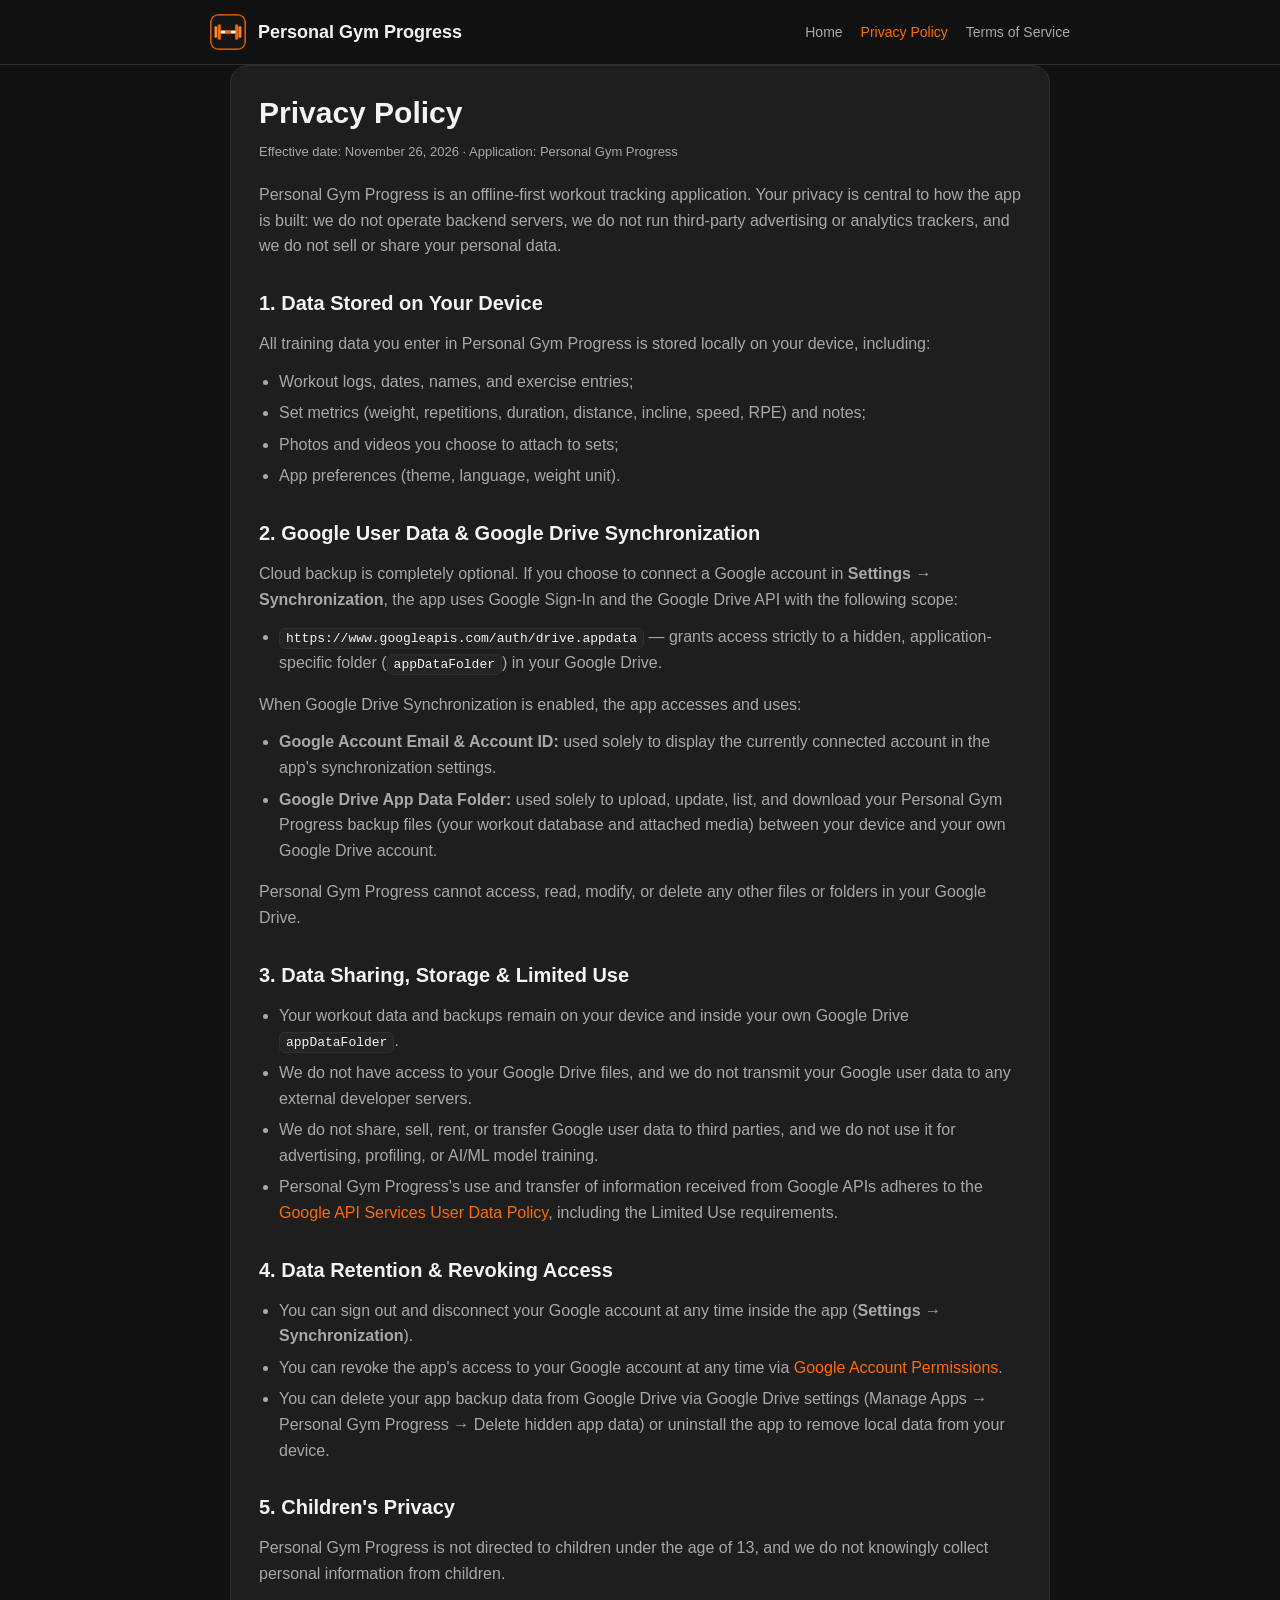
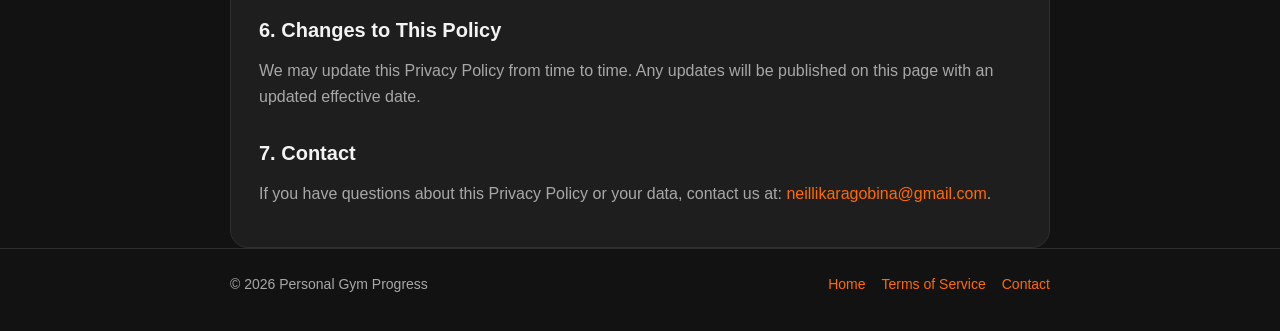
==== privacy.html @ 7e3b6cdd "feat: add GitHub Pages site, privacy policy, and terms of service" ====
<!DOCTYPE html>
<html lang="en">
<head>
  <meta charset="UTF-8">
  <meta name="viewport" content="width=device-width, initial-scale=1.0">
  <title>Privacy Policy — Personal Gym Progress</title>
  <meta name="description" content="Privacy Policy for Personal Gym Progress, including Google Drive AppData synchronization details.">
  <link rel="icon" type="image/png" href="assets/logo.png">
  <link rel="stylesheet" href="styles.css">
</head>
<body>
  <header class="site-header">
    <div class="container header-inner">
      <a class="brand" href="index.html">
        <img src="assets/logo.png" alt="Personal Gym Progress logo">
        <span>Personal Gym Progress</span>
      </a>
      <nav class="nav" aria-label="Main navigation">
        <a href="index.html">Home</a>
        <a class="active" href="privacy.html">Privacy Policy</a>
        <a href="terms.html">Terms of Service</a>
      </nav>
    </div>
  </header>

  <main class="container">
    <article class="doc-card">
      <h1>Privacy Policy</h1>
      <p class="meta">Effective date: November 26, 2026 · Application: Personal Gym Progress</p>

      <p>
        Personal Gym Progress is an offline-first workout tracking application. Your privacy is central to how the app is built: we do not operate backend servers, we do not run third-party advertising or analytics trackers, and we do not sell or share your personal data.
      </p>

      <h2>1. Data Stored on Your Device</h2>
      <p>All training data you enter in Personal Gym Progress is stored locally on your device, including:</p>
      <ul>
        <li>Workout logs, dates, names, and exercise entries;</li>
        <li>Set metrics (weight, repetitions, duration, distance, incline, speed, RPE) and notes;</li>
        <li>Photos and videos you choose to attach to sets;</li>
        <li>App preferences (theme, language, weight unit).</li>
      </ul>

      <h2>2. Google User Data &amp; Google Drive Synchronization</h2>
      <p>
        Cloud backup is completely optional. If you choose to connect a Google account in <strong>Settings → Synchronization</strong>, the app uses Google Sign-In and the Google Drive API with the following scope:
      </p>
      <ul>
        <li><code>https://www.googleapis.com/auth/drive.appdata</code> — grants access strictly to a hidden, application-specific folder (<code>appDataFolder</code>) in your Google Drive.</li>
      </ul>
      <p>When Google Drive Synchronization is enabled, the app accesses and uses:</p>
      <ul>
        <li><strong>Google Account Email &amp; Account ID:</strong> used solely to display the currently connected account in the app's synchronization settings.</li>
        <li><strong>Google Drive App Data Folder:</strong> used solely to upload, update, list, and download your Personal Gym Progress backup files (your workout database and attached media) between your device and your own Google Drive account.</li>
      </ul>
      <p>
        Personal Gym Progress cannot access, read, modify, or delete any other files or folders in your Google Drive.
      </p>

      <h2>3. Data Sharing, Storage &amp; Limited Use</h2>
      <ul>
        <li>Your workout data and backups remain on your device and inside your own Google Drive <code>appDataFolder</code>.</li>
        <li>We do not have access to your Google Drive files, and we do not transmit your Google user data to any external developer servers.</li>
        <li>We do not share, sell, rent, or transfer Google user data to third parties, and we do not use it for advertising, profiling, or AI/ML model training.</li>
        <li>Personal Gym Progress's use and transfer of information received from Google APIs adheres to the <a href="https://developers.google.com/terms/api-services-user-data-policy" target="_blank" rel="noopener noreferrer">Google API Services User Data Policy</a>, including the Limited Use requirements.</li>
      </ul>

      <h2>4. Data Retention &amp; Revoking Access</h2>
      <ul>
        <li>You can sign out and disconnect your Google account at any time inside the app (<strong>Settings → Synchronization</strong>).</li>
        <li>You can revoke the app's access to your Google account at any time via <a href="https://myaccount.google.com/permissions" target="_blank" rel="noopener noreferrer">Google Account Permissions</a>.</li>
        <li>You can delete your app backup data from Google Drive via Google Drive settings (Manage Apps → Personal Gym Progress → Delete hidden app data) or uninstall the app to remove local data from your device.</li>
      </ul>

      <h2>5. Children's Privacy</h2>
      <p>
        Personal Gym Progress is not directed to children under the age of 13, and we do not knowingly collect personal information from children.
      </p>

      <h2>6. Changes to This Policy</h2>
      <p>
        We may update this Privacy Policy from time to time. Any updates will be published on this page with an updated effective date.
      </p>

      <h2>7. Contact</h2>
      <p>
        If you have questions about this Privacy Policy or your data, contact us at:
        <a href="mailto:neillikaragobina@gmail.com">neillikaragobina@gmail.com</a>.
      </p>
    </article>
  </main>

  <footer class="site-footer">
    <div class="container footer-inner">
      <span>© 2026 Personal Gym Progress</span>
      <div class="footer-links">
        <a href="index.html">Home</a>
        <a href="terms.html">Terms of Service</a>
        <a href="mailto:neillikaragobina@gmail.com">Contact</a>
      </div>
    </div>
  </footer>
</body>
</html>
---- styles.css ----
:root {
  --bg: #121212;
  --surface: #1e1e1e;
  --surface-elevated: #242424;
  --border: #2f2f2f;
  --text: #f3f3f3;
  --text-secondary: #a8a8a8;
  --primary: #ff6b00;
  --primary-soft: rgba(255, 107, 0, 0.14);
}

* {
  box-sizing: border-box;
}

html,
body {
  margin: 0;
  padding: 0;
  background-color: var(--bg);
  color: var(--text);
  font-family: -apple-system, BlinkMacSystemFont, "Segoe UI", Roboto, Inter, sans-serif;
  line-height: 1.6;
}

a {
  color: var(--primary);
  text-decoration: none;
}

a:hover {
  text-decoration: underline;
}

.container {
  max-width: 860px;
  margin: 0 auto;
  padding: 0 20px;
}

.site-header {
  border-bottom: 1px solid var(--border);
  background-color: rgba(18, 18, 18, 0.92);
  position: sticky;
  top: 0;
  backdrop-filter: blur(8px);
}

.header-inner {
  display: flex;
  align-items: center;
  justify-content: space-between;
  gap: 16px;
  min-height: 64px;
  flex-wrap: wrap;
  padding: 10px 0;
}

.brand {
  display: inline-flex;
  align-items: center;
  gap: 12px;
  color: var(--text);
  font-weight: 700;
  font-size: 18px;
}

.brand:hover {
  text-decoration: none;
}

.brand img {
  width: 36px;
  height: 36px;
  border-radius: 8px;
  object-fit: contain;
}

.nav {
  display: flex;
  align-items: center;
  gap: 18px;
  flex-wrap: wrap;
}

.nav a {
  color: var(--text-secondary);
  font-size: 14px;
  font-weight: 500;
}

.nav a:hover,
.nav a.active {
  color: var(--primary);
}

main {
  padding: 40px 0 64px;
}

.hero {
  display: flex;
  align-items: center;
  gap: 24px;
  padding: 28px;
  background: var(--surface);
  border: 1px solid var(--border);
  border-radius: 18px;
  margin-bottom: 28px;
}

.hero img {
  width: 84px;
  height: 84px;
  border-radius: 18px;
  flex-shrink: 0;
  background: var(--surface-elevated);
  padding: 6px;
}

.badge {
  display: inline-block;
  font-size: 12px;
  font-weight: 600;
  color: var(--primary);
  background: var(--primary-soft);
  padding: 4px 10px;
  border-radius: 999px;
  margin-bottom: 10px;
}

h1 {
  margin: 0 0 10px;
  font-size: 30px;
  line-height: 1.25;
}

h2 {
  margin: 28px 0 12px;
  font-size: 20px;
}

p {
  margin: 0 0 12px;
  color: var(--text-secondary);
}

.lead {
  font-size: 16px;
  color: var(--text);
  margin-bottom: 16px;
}

.actions {
  display: flex;
  gap: 12px;
  flex-wrap: wrap;
}

.btn {
  display: inline-flex;
  align-items: center;
  justify-content: center;
  min-height: 44px;
  padding: 0 18px;
  border-radius: 12px;
  font-weight: 600;
  font-size: 14px;
  border: 1px solid var(--border);
  background: var(--surface-elevated);
  color: var(--text);
}

.btn-primary {
  background: var(--primary);
  border-color: var(--primary);
  color: #121212;
}

.btn:hover {
  text-decoration: none;
  opacity: 0.92;
}

.grid {
  display: grid;
  grid-template-columns: repeat(auto-fit, minmax(240px, 1fr));
  gap: 16px;
  margin-bottom: 28px;
}

.card {
  background: var(--surface);
  border: 1px solid var(--border);
  border-radius: 16px;
  padding: 20px;
}

.card h3 {
  margin: 0 0 8px;
  font-size: 17px;
  color: var(--text);
}

.card p:last-child {
  margin-bottom: 0;
}

.doc-card {
  background: var(--surface);
  border: 1px solid var(--border);
  border-radius: 18px;
  padding: 28px;
}

.doc-card ul {
  margin: 8px 0 16px;
  padding-left: 20px;
  color: var(--text-secondary);
}

.doc-card li {
  margin-bottom: 6px;
}

.meta {
  font-size: 13px;
  color: var(--text-secondary);
  margin-bottom: 20px;
}

code {
  background: var(--surface-elevated);
  border: 1px solid var(--border);
  border-radius: 6px;
  padding: 2px 6px;
  font-size: 13px;
  color: var(--text);
}

.site-footer {
  border-top: 1px solid var(--border);
  padding: 24px 0 36px;
  font-size: 14px;
  color: var(--text-secondary);
}

.footer-inner {
  display: flex;
  justify-content: space-between;
  align-items: center;
  gap: 16px;
  flex-wrap: wrap;
}

.footer-links {
  display: flex;
  gap: 16px;
  flex-wrap: wrap;
}

@media (max-width: 600px) {
  .hero {
    flex-direction: column;
    align-items: flex-start;
    padding: 20px;
  }

  h1 {
    font-size: 24px;
  }

  .doc-card {
    padding: 20px;
  }
}
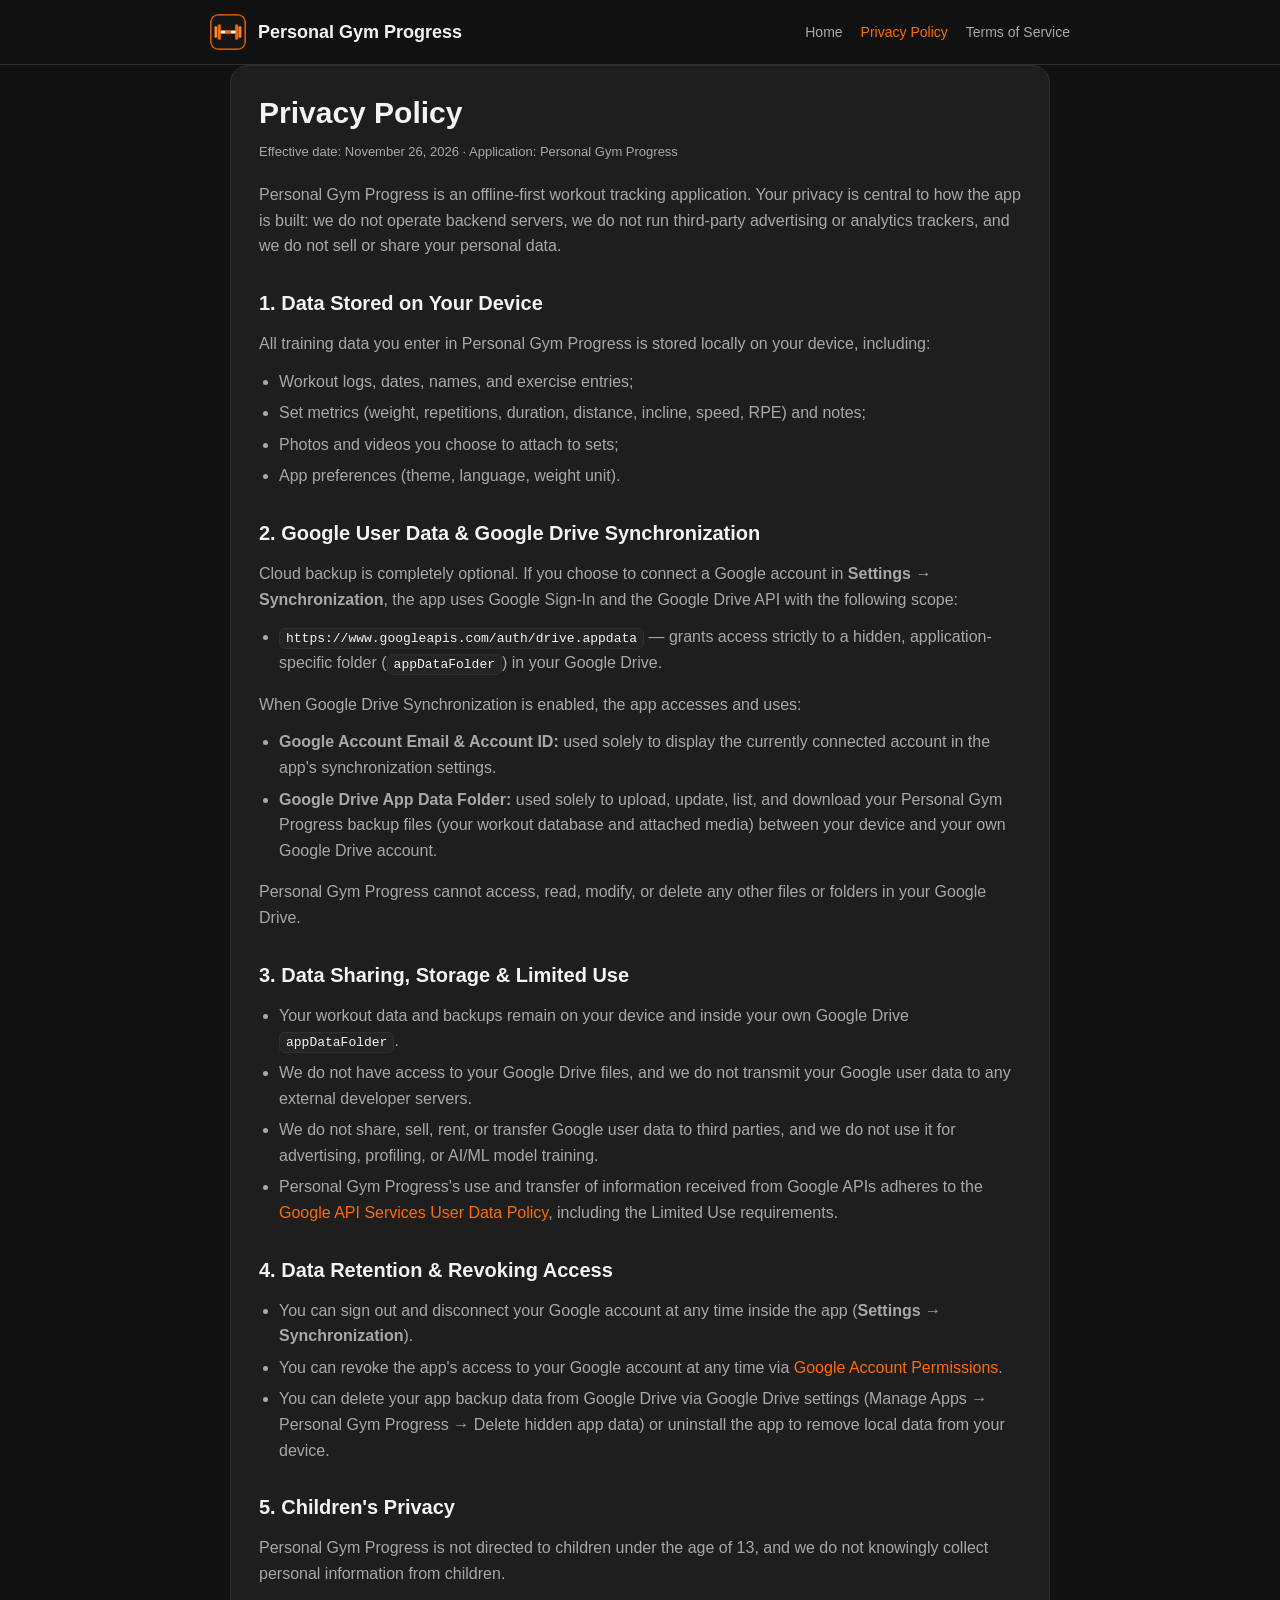
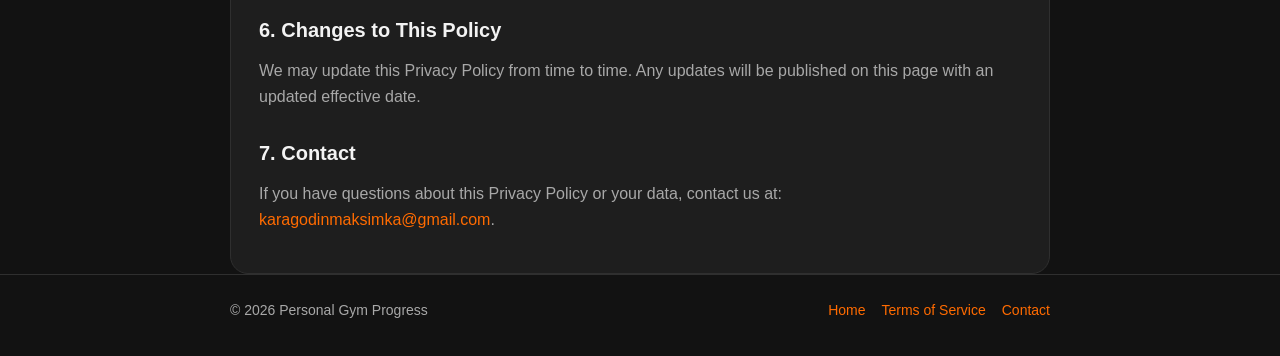
==== commit c9d39517: "chore: update contact email to karagodinmaksimka@gmail.com" ====
--- a/privacy.html
+++ b/privacy.html
@@ -85,7 +85,7 @@
       <h2>7. Contact</h2>
       <p>
         If you have questions about this Privacy Policy or your data, contact us at:
-        <a href="mailto:neillikaragobina@gmail.com">neillikaragobina@gmail.com</a>.
+        <a href="mailto:karagodinmaksimka@gmail.com">karagodinmaksimka@gmail.com</a>.
       </p>
     </article>
   </main>
@@ -96,7 +96,7 @@
       <div class="footer-links">
         <a href="index.html">Home</a>
         <a href="terms.html">Terms of Service</a>
-        <a href="mailto:neillikaragobina@gmail.com">Contact</a>
+        <a href="mailto:karagodinmaksimka@gmail.com">Contact</a>
       </div>
     </div>
   </footer>
